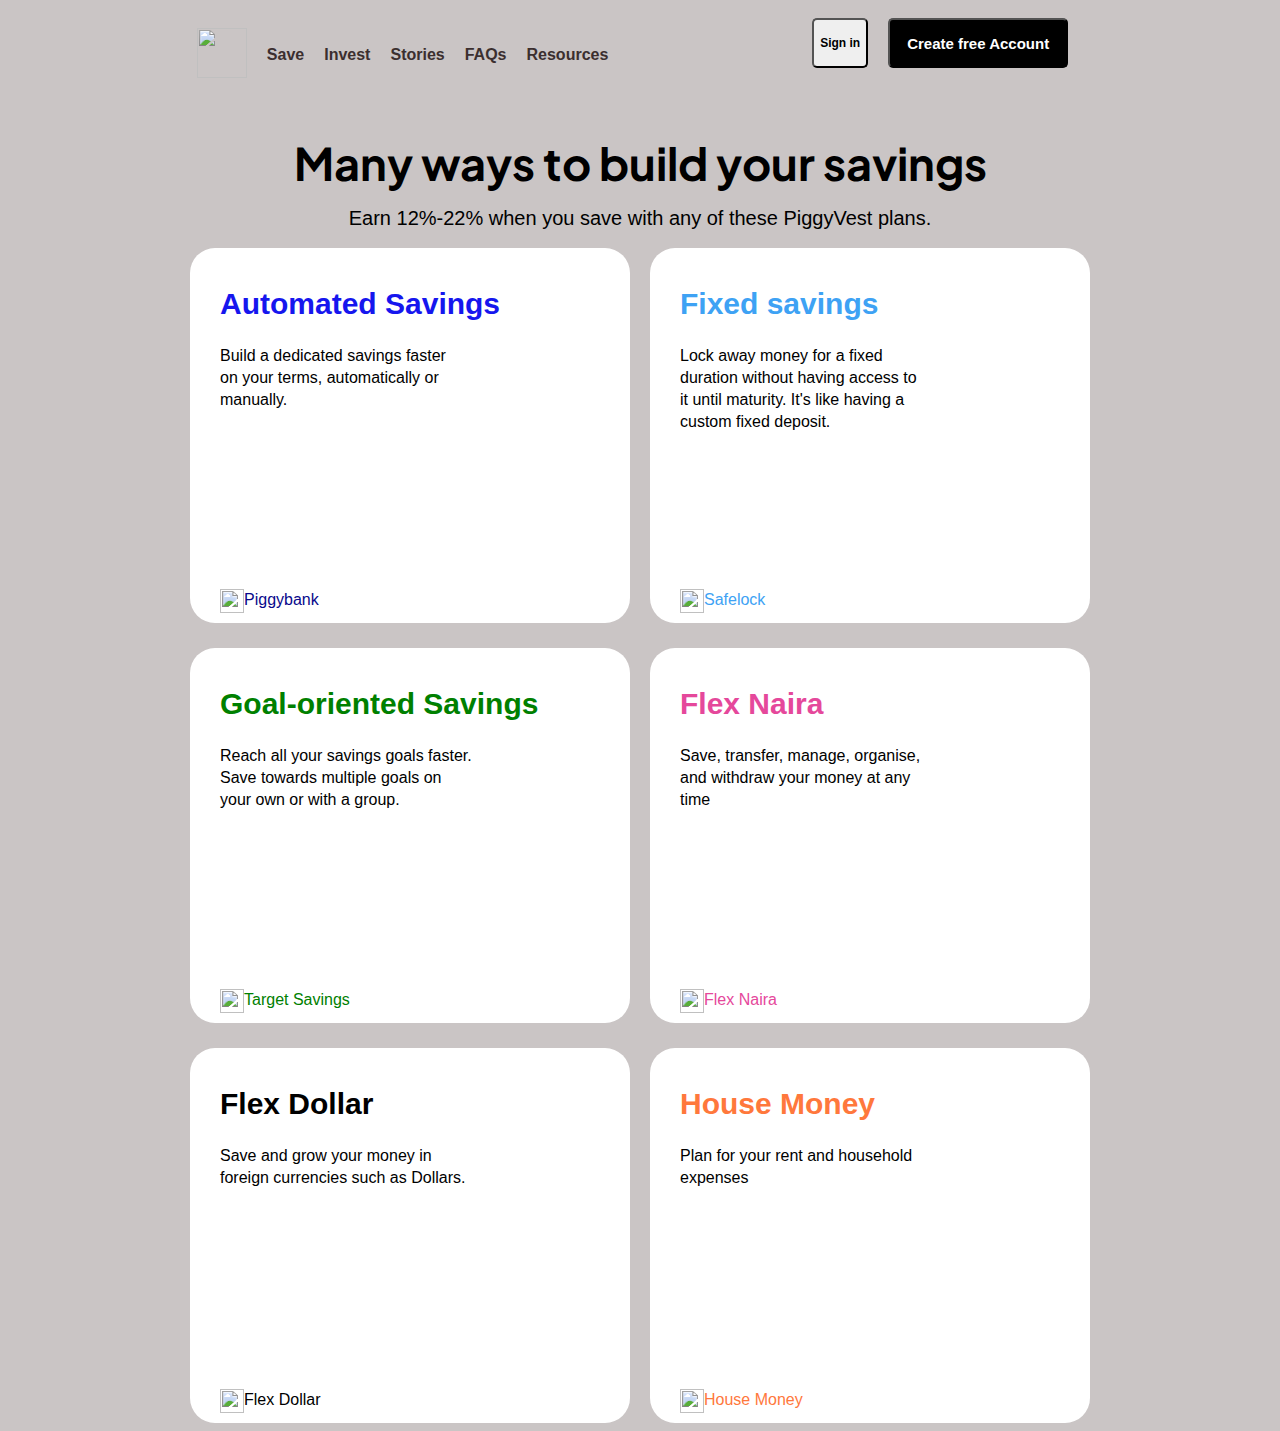
==== piggyvest.html @ 32d6cbe7 "piggyvest" ====
<html lang="en">
<head>
    <meta charset="UTF-8">
    <meta name="viewport" content="width=device-width, initial-scale=1.0">
    <title>Document</title>
    <link rel="stylesheet" href="piggy.css">
    <link rel="preconnect" href="https://fonts.googleapis.com">
<link rel="preconnect" href="https://fonts.gstatic.com" crossorigin>
<link href="https://fonts.googleapis.com/css2?family=Plus+Jakarta+Sans:ital,wght@0,200..800;1,200..800&display=swap" rel="stylesheet">
</head>
<body >
    <div class="container mother">
        <div class="container child1">
            <img src="../piggyvest/piggyvest.png" alt="" id="logo">
            <a href="">Save</a>
            <a href="">Invest</a>
            <a href="">Stories</a>
            <a href="">FAQs</a>
            <a href="">Resources</a>
        </div>
        <div class="container child2">
            <button class="but1">Sign in</button>
            <button class="but2" >Create free Account</button>
        </div>
    </div>

    <div class="center-div">
        <div class="content">
            <p>Many ways to build your savings</p>
            <span>Earn 12%-22% when you save with any of these PiggyVest plans.</span>
        </div>

        <div class="cards">
            <div class="card card1">
            <div>
                <p style="color: rgb(22, 22, 238);">Automated Savings</p>
                <span>Build a dedicated savings faster <br> on your terms, automatically or <br> manually.</span>
            </div>
            <div class="card-bottom">
                    <img src="../piggyvest/subdirectory_arrow_right_24dp_0000F5_FILL0_wght400_GRAD0_opsz24.png" alt="" width="24px" class="icon">

                    <span class="text1">Piggybank</span>
                </div>
            </div>
            <div class=" card card2">
                <div>
                    <p style="color: rgb(62, 162, 244);">Fixed savings</p>
                    <span>Lock away money for a fixed <br> duration without having access to <br> it until maturity. It's like having a <br> custom fixed deposit.</span>
                </div>
                <div class="card-bottom">
                    <img src="../piggyvest/subdirectory_arrow_right_24dp_2295F2_FILL0_wght400_GRAD0_opsz24.png" alt="" class="icon" width="24px">

                  <span class="text2">Safelock</span>
            </div>
            </div>
        </div>

        <div class="cards">
            <div class="card card3">
                <div>
                <p style="color: green;">Goal-oriented Savings</p>
                <span>Reach all your savings goals faster. <br> Save towards multiple goals on <br> your own or with a group.</span>
                </div>
                <div class="card-bottom">
                    <img src="../piggyvest/subdirectory_arrow_right_24dp_75FB4C_FILL0_wght400_GRAD0_opsz24.png" alt="" width="24px" class="icon">
                    <span class="text3">Target Savings</span>
                </div>
            </div>
            <div class="card card4">
                <div>
                <p style="color: rgb(229, 72, 155)">Flex Naira</p>
                <span>Save, transfer, manage, organise, <br> and withdraw your money at any <br> time</span>
                </div>
                <div class="card-bottom">
                    <img src="../piggyvest/subdirectory_arrow_right_24dp_E5489B_FILL0_wght400_GRAD0_opsz24.png" alt="" width="24px" class="icon">
                    <span class="text4">Flex Naira</span>
                </div>
            </div>
        </div>

        <div class="cards">
            <div class="card card5">
                <div>
                <p>Flex Dollar</p>
                <span>Save and grow your money in <br>foreign currencies such as Dollars.
                </span>
            </div>
            <div class="card-bottom">
                   <img src="../piggyvest/subdirectory_arrow_right_24dp_000000_FILL0_wght400_GRAD0_opsz24.png" alt="" class="icon" width="24px">
                    <span class="text5">Flex Dollar</span>
            </div>
            </div>
            <div class="card card6">
                <div>
                <p style="color: rgb(255, 120, 60)">House Money</p>
                <span>Plan for your rent and household <br>expenses</span>
                </div>
                <div class="card-bottom">
                    <img src="../piggyvest/subdirectory_arrow_right_24dp_FF783C_FILL0_wght400_GRAD0_opsz24.png" alt="" class="icon" width="24px">
                    <span class="text6" style="orange">House Money</span>
                </div>
            </div>
        </div>

    </div>
</body>
</html>
---- piggy.css ----
#logo {
    
    height: 50px;
    margin-top: 20px;
    
}

a {
    color: rgb(59, 47, 47);
    text-decoration: none;
    font-weight: 700;
    margin-top: 38px;
}

.container {
    display: flex;
}

.mother {
    justify-content: space-evenly;
}

.child1 {
    gap: 20px;
}



.child2{
    
    height: 50px;
    margin-bottom: 35px;
    padding: 10px 15px;
    font-weight: bold;
    font-size: 15px;
    cursor: pointer;
    gap: 20px;

}

.but2 {
    background-color: black;
    color: white;
    border-radius: 5px;
    width: 180px;
    font-weight: bold;
    font-size: 15px;
    
}

.but1 {
    border-radius: 5px;
    font-weight: bold;
    font-size: 12px;
}

.center-div {
    
}

body {
    font-family: 'plus Jarkata sans', sans-serif;
}

body {
    background-color:rgb(202, 197, 197) ;
}

.content {
    text-align: center;
    
    justify-content: center;
    align-items: center;
    line-height: 10px;
    
}

.content p {
    font-size: 45px;
    font-weight: bolder;
    font-family: 'plus Jakarta Sans', sans-serif;
}

.content span {
    font-size: 20px;
}

.cards {
    display: flex;
    gap: 20px;
    margin-top: 25px;
    justify-content: center;
    
}

.card {
    height: 350px;
    width: 400px;
    background-color: white;
    border-radius: 25px;
    padding: 15px 10px 10px 30px;
    line-height: 22px;
    display: flex;
    justify-content: space-between;
    flex-direction: column;
}

.card1 {
    
}

.cards p {
    font-size: 30px;
    font-weight: 600;

}

.card-bottom {
    display: flex;
    
}

.card1:hover {
    background-color: rgb(8, 8, 139);
    color: white;
}
.card1 p, .text1 {
    color:rgb(8, 8, 139); 
}

.card2:hover {
    background-color: rgb(62, 162, 244); 
    color: white;   
}

.card2 p, .text2 {
    color: rgb(62, 162, 244);
}
 
.card3:hover {
    background-color: green;
    color: white;
}

.card3 p, .text3 {
    color: green;
}

.card4:hover {
    background-color:rgb(229, 72, 155) ;
    color: white;
}

.card4 p, .text4 {
    color: rgb(229, 72, 155);
}

.card5:hover {
    background-color: black;
    color: white;
}

.card6:hover {
    background-color: rgb(255, 120, 60);
    color: white;
}

.card6 p, .text6 {
    color: rgb(255, 120, 60);
}

.card:hover p, .card:hover .text1, .card:hover .text2, .card:hover .text3, .card:hover .text4, .card:hover .text5, .card:hover .text6  {
    color: white!important;
}

.icon2 {
    display: none;
}

.card:hover .icon {
    content: url(../images/subdirectory_arrow_right_24dp_FFFFFF_FILL0_wght400_GRAD0_opsz24.png);
}

.card:hover .icon1 {
    display: none;
}
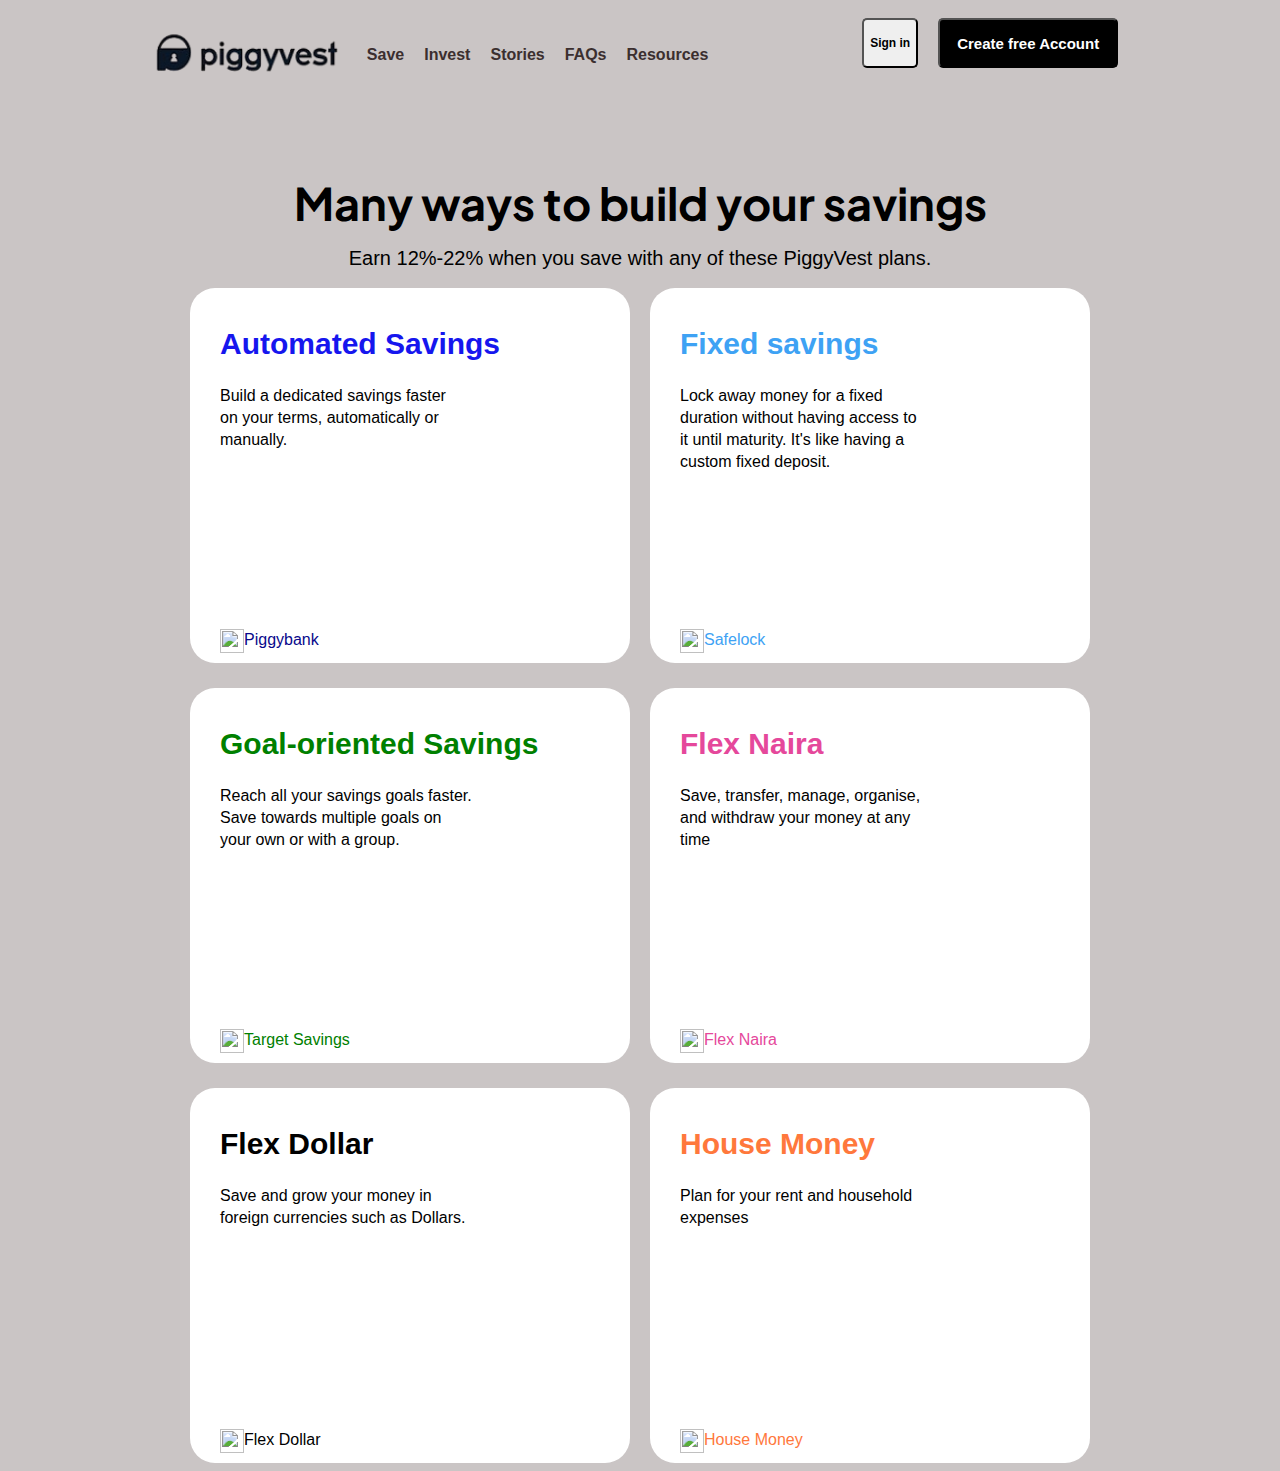
==== commit 2641a62d: "piggyvest" ====
--- a/piggyvest.html
+++ b/piggyvest.html
@@ -11,7 +11,7 @@
 <body >
     <div class="container mother">
         <div class="container child1">
-            <img src="../piggyvest/piggyvest.png" alt="" id="logo">
+            <img src="./logo.png" alt="" id="logo">
             <a href="">Save</a>
             <a href="">Invest</a>
             <a href="">Stories</a>
--- a/piggy.css
+++ b/piggy.css
@@ -1,7 +1,8 @@
 #logo {
     
-    height: 50px;
-    margin-top: 20px;
+    height: 200px;
+    margin-top: -55px;
+    width: 200px;
     
 }
 
